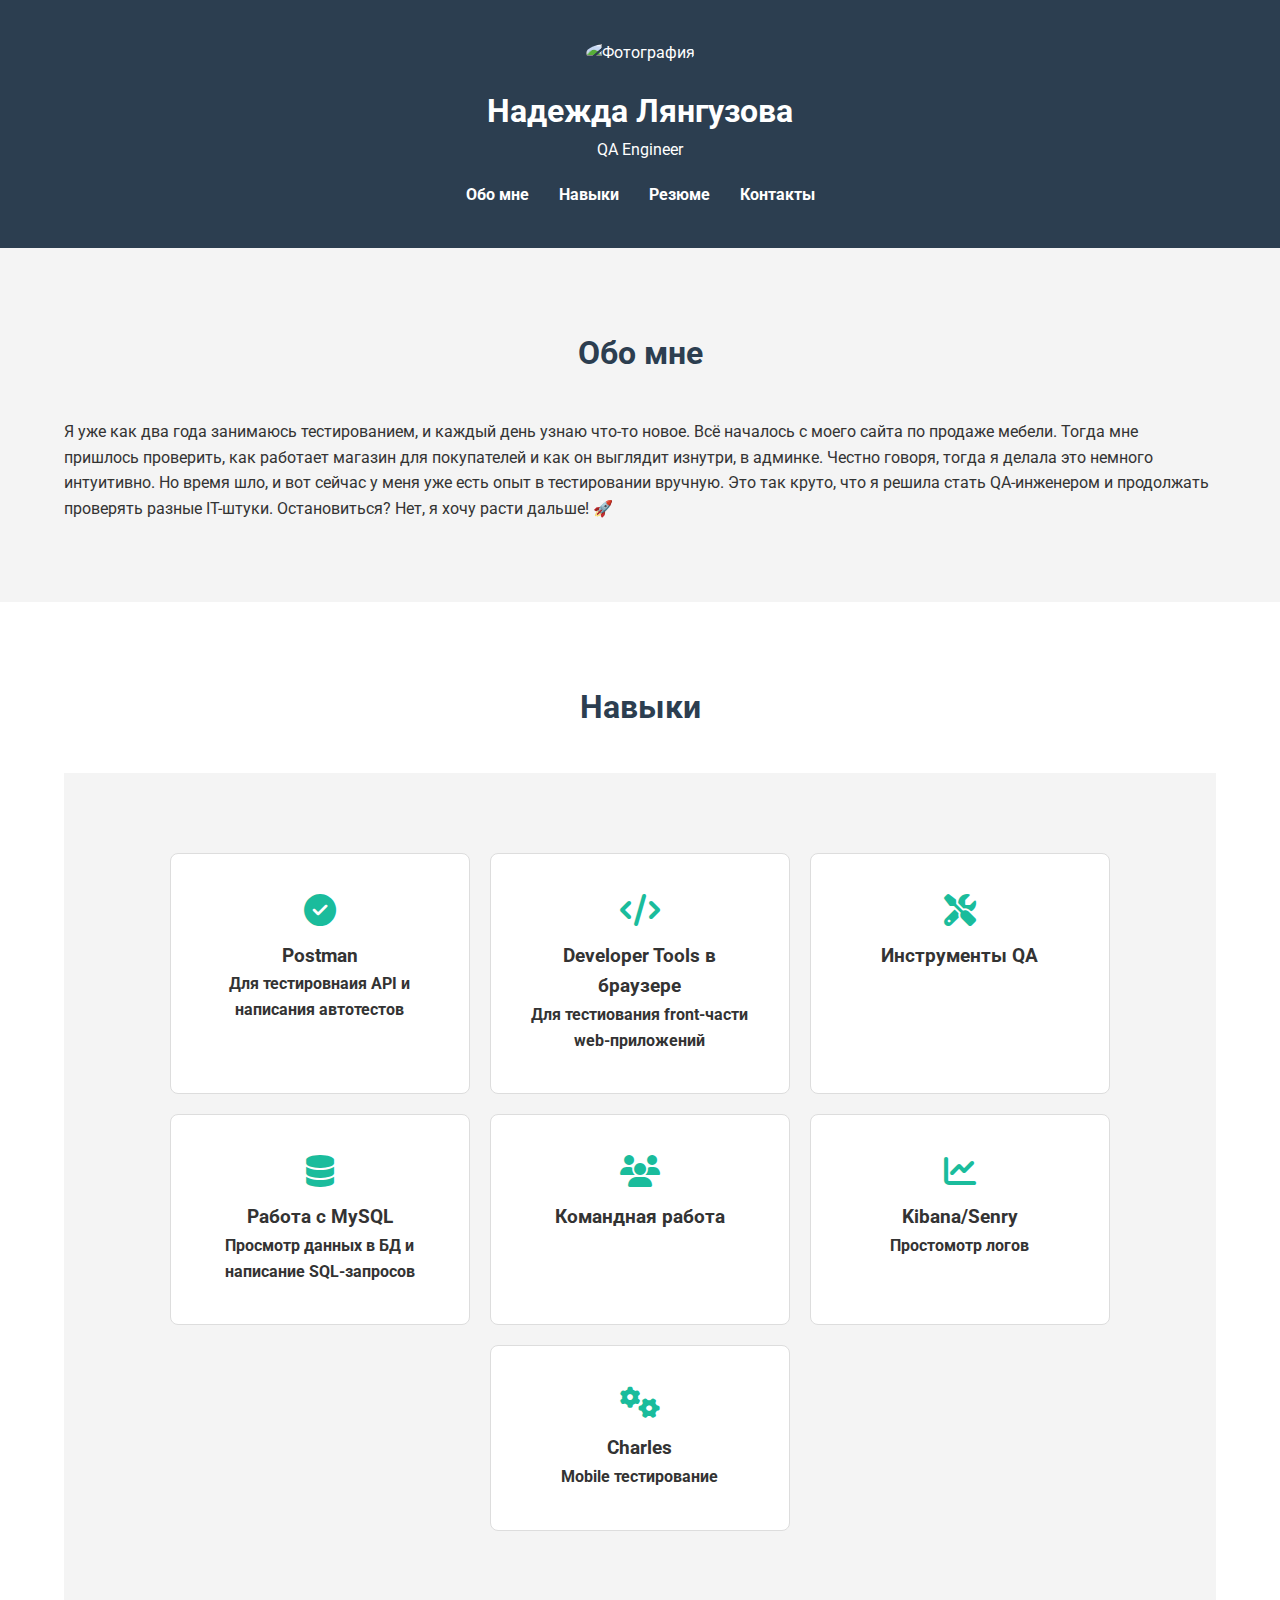
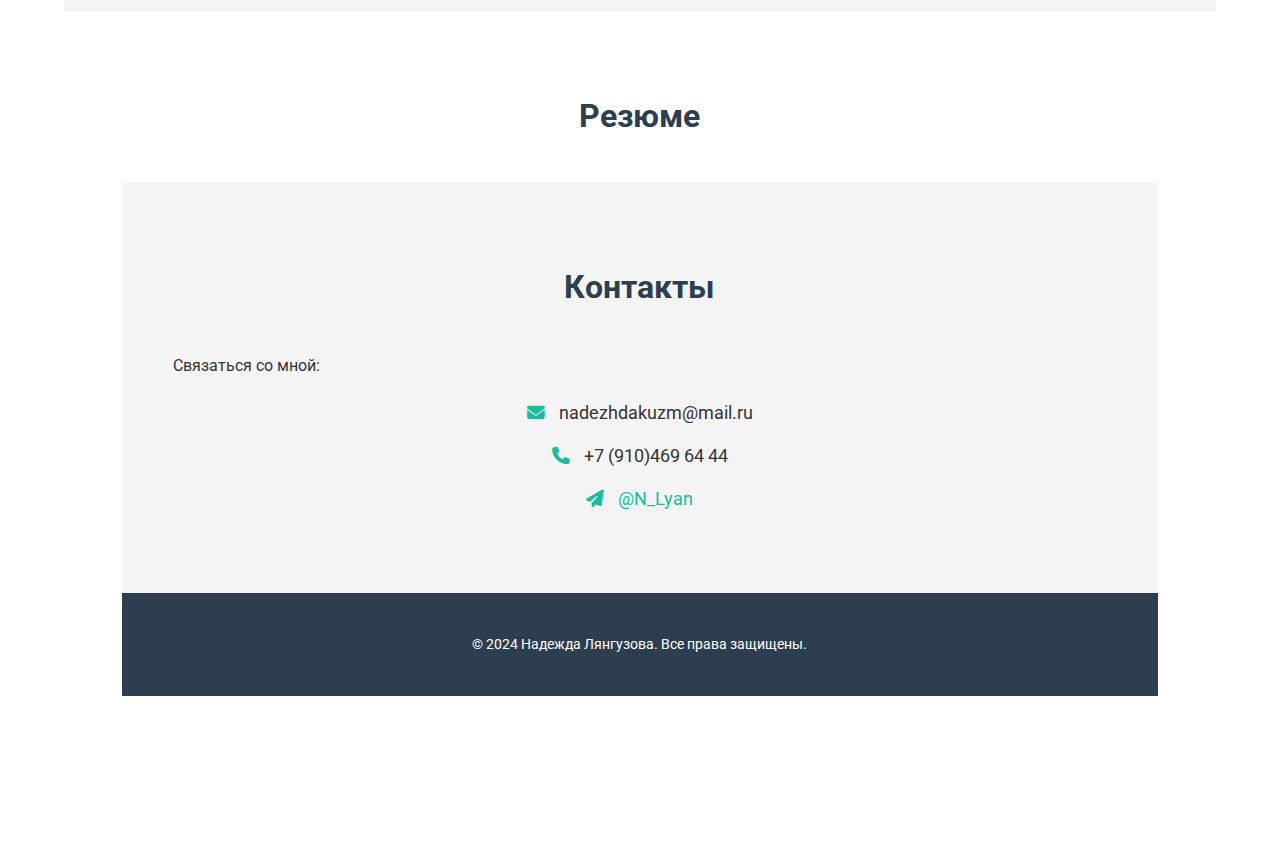
==== index.html.html @ 3af7cc45 "Сайт-визитка" ====
<!DOCTYPE html>
<html lang="ru">
<head>
    <meta charset="UTF-8">
    <meta name="viewport" content="width=device-width, initial-scale=1.0">
    <title>Визитка Тестировщика</title>
    <link rel="stylesheet" href="styles.css">
    <!-- Подключение шрифта Google Fonts -->
    <link href="https://fonts.googleapis.com/css2?family=Roboto:wght@400;700&display=swap" rel="stylesheet">
    <!-- Подключение иконок Font Awesome -->
    <link rel="stylesheet" href="https://cdnjs.cloudflare.com/ajax/libs/font-awesome/6.4.0/css/all.min.css">
    <link href="https://chekhov.hh.ru/applicant/resumes/view?resume=fdc2f122ff0835684b0039ed1f376a3873775a" rel="stylesheet">
</head>
<body>
    <header>
        <div class="container">
            <div class="profile">
                <img src="IMG_001.png.png" alt="Фотография" class="profile-pic">
                <h1>Надежда Лянгузова</h1>
                <p>QA Engineer</p>
            </div>
            <nav>
                <ul>
                    <li><a href="#about">Обо мне</a></li>
                    <li><a href="#skills">Навыки</a></li>
                    <li><a href="https://chekhov.hh.ru/applicant/resumes/view?resume=fdc2f122ff0835684b0039ed1f376a3873775a">Резюме</a></li>
                    <li><a href="#contact">Контакты</a></li>
                </ul>
            </nav>
        </div>
    </header>

    <section id="about">
        <div class="container">
            <h2>Обо мне</h2>
            <p>Я уже как два года занимаюсь тестированием, и каждый день узнаю что-то новое. Всё началось с моего сайта по продаже мебели. Тогда мне пришлось проверить, как работает магазин для покупателей и как он выглядит изнутри, в админке. Честно говоря, тогда я делала это немного интуитивно. Но время шло, и вот сейчас у меня уже есть опыт в тестировании вручную. Это так круто, что я решила стать QA-инженером и продолжать проверять разные IT-штуки. Остановиться? Нет, я хочу расти дальше! 🚀</p>
        </div>
    </section>

    <section id="skills">
        <div class="container">
            <h2>Навыки</h2>
                 <section id="skills">
        <div class="container">
                        <div class="skills-grid">
                <div class="skill">
                    <i class="fas fa-check-circle"></i>
                    <h3>Postman</h3>
                   <h4>Для тестировнаия API и написания автотестов</h4> 
                </div>
                <div class="skill">
                    <i class="fas fa-code"></i>
                    <h3>Developer Tools в браузере</h3>
                    <h4>Для тестиования front-части web-приложений</h4>
                </div>
                <div class="skill">
                    <i class="fas fa-tools"></i>
                    <h3>Инструменты QA</h3>
                </div>
                <div class="skill">
                    <i class="fas fa-database"></i>
                    <h3>Работа с MySQL</h3>
                    <h4>Просмотр данных в БД и написание SQL-запросов</h4>
                </div>
                <div class="skill">
                    <i class="fas fa-users"></i>
                    <h3>Командная работа</h3>
                </div>
                <div class="skill">
                    <i class="fas fa-chart-line"></i>
                    <h3>Kibana/Senry</h3>
                    <h4>Простомотр логов</h4>
                </div>
                <div class="skill">
                    <i class="fas fa-cogs"></i>
                    <h3>Charles</h3>
                    <h4>Mobile тестирование</h4>
                </div>
            </div>
        </div>
    </section>
    <section id="certificate">
        <div class="container">
            <h2>Резюме</h2>

    <section id="contact">
        <div class="container">
            <h2>Контакты</h2>
            <p>Связаться со мной:</p>
            <ul class="contact-list">
                <li><i class="fas fa-envelope"></i> nadezhdakuzm@mail.ru</li>
                <li><i class="fas fa-phone"></i> +7 (910)469 64 44</li>
                 <li><i class="fas fa-paper-plane"></i> <a href="http://t.me/Nadezhda_Lyanguzova">@N_Lyan</a></li>  
                </ul>
        </div>
    </section>

    <footer>
        <div class="container">
            <p>&copy; 2024 Надежда Лянгузова. Все права защищены.</p>
        </div>
    </footer>
</body>
</html>
---- styles.css ----
/* Общие стили */
* {
    margin: 0;
    padding: 0;
    box-sizing: border-box;
}

body {
    font-family: 'Roboto', sans-serif;
    line-height: 1.6;
    color: #333;
}

.container {
    width: 90%;
    max-width: 1200px;
    margin: auto;
    padding: 20px 0;
}

/* Хедер */
header {
    background-color: #2c3e50;
    color: #fff;
    padding: 20px 0;
    text-align: center;
}

.profile-pic {
    width: 250px;
    height: 250px;
    border-radius: 50%;
    object-fit: cover;
    margin-bottom: 20px;
}

nav ul {
    list-style: none;
    display: flex;
    justify-content: center;
    margin-top: 20px;
}

nav ul li {
    margin: 0 15px;
}

nav ul li a {
    color: #fff;
    text-decoration: none;
    font-weight: bold;
    transition: color 0.3s;
}

nav ul li a:hover {
    color: #1abc9c;
}

/* Секции */
section {
    padding: 60px 0;
}

section:nth-child(even) {
    background-color: #f4f4f4;
}

h2 {
    text-align: center;
    margin-bottom: 40px;
    font-size: 2em;
    color: #2c3e50;
}

.about p,
.contact p {
    text-align: center;
    max-width: 800px;
    margin: auto;
    font-size: 1.1em;
}

/* Навыки */
.skills-grid {
    display: flex;
    flex-wrap: wrap;
    justify-content: center;
    gap: 20px;
}

.skill {
    background-color: #fff;
    border: 1px solid #ddd;
    border-radius: 8px;
    padding: 40px;
    width: 300px;
    text-align: center;
    transition: transform 0.3s, box-shadow 0.3s;
}

.skill:hover {
    transform: translateY(-10px);
    box-shadow: 0 4px 20px rgba(0,0,0,0.1);
}

.skill i {
    font-size: 2em;
    color: #1abc9c;
    margin-bottom: 15px;
}

.skill h3 {
    font-size: 1.2em;
    color: #333;
}

/* Контакты */
.contact-list {
    list-style: none;
    display: flex;
    flex-direction: column;
    align-items: center;
    gap: 15px;
    margin-top: 20px;
}

.contact-list li {
    font-size: 1.1em;
}

.contact-list i {
    margin-right: 10px;
    color: #1abc9c;
}

.contact-list a {
    color: #1abc9c;
    text-decoration: none;
    transition: color 0.3s;
}

.contact-list a:hover {
    color: #16a085;
}

/* Футер */
footer {
    background-color: #2c3e50;
    color: #fff;
    text-align: center;
    padding: 20px 0;
    font-size: 0.9em;
}

/* Адаптивность */
@media (max-width: 768px) {
    nav ul {
        flex-direction: column;
    }

    nav ul li {
        margin: 10px 0;
    }

    .skills-grid {
        flex-direction: column;
        align-items: center;
    }
}
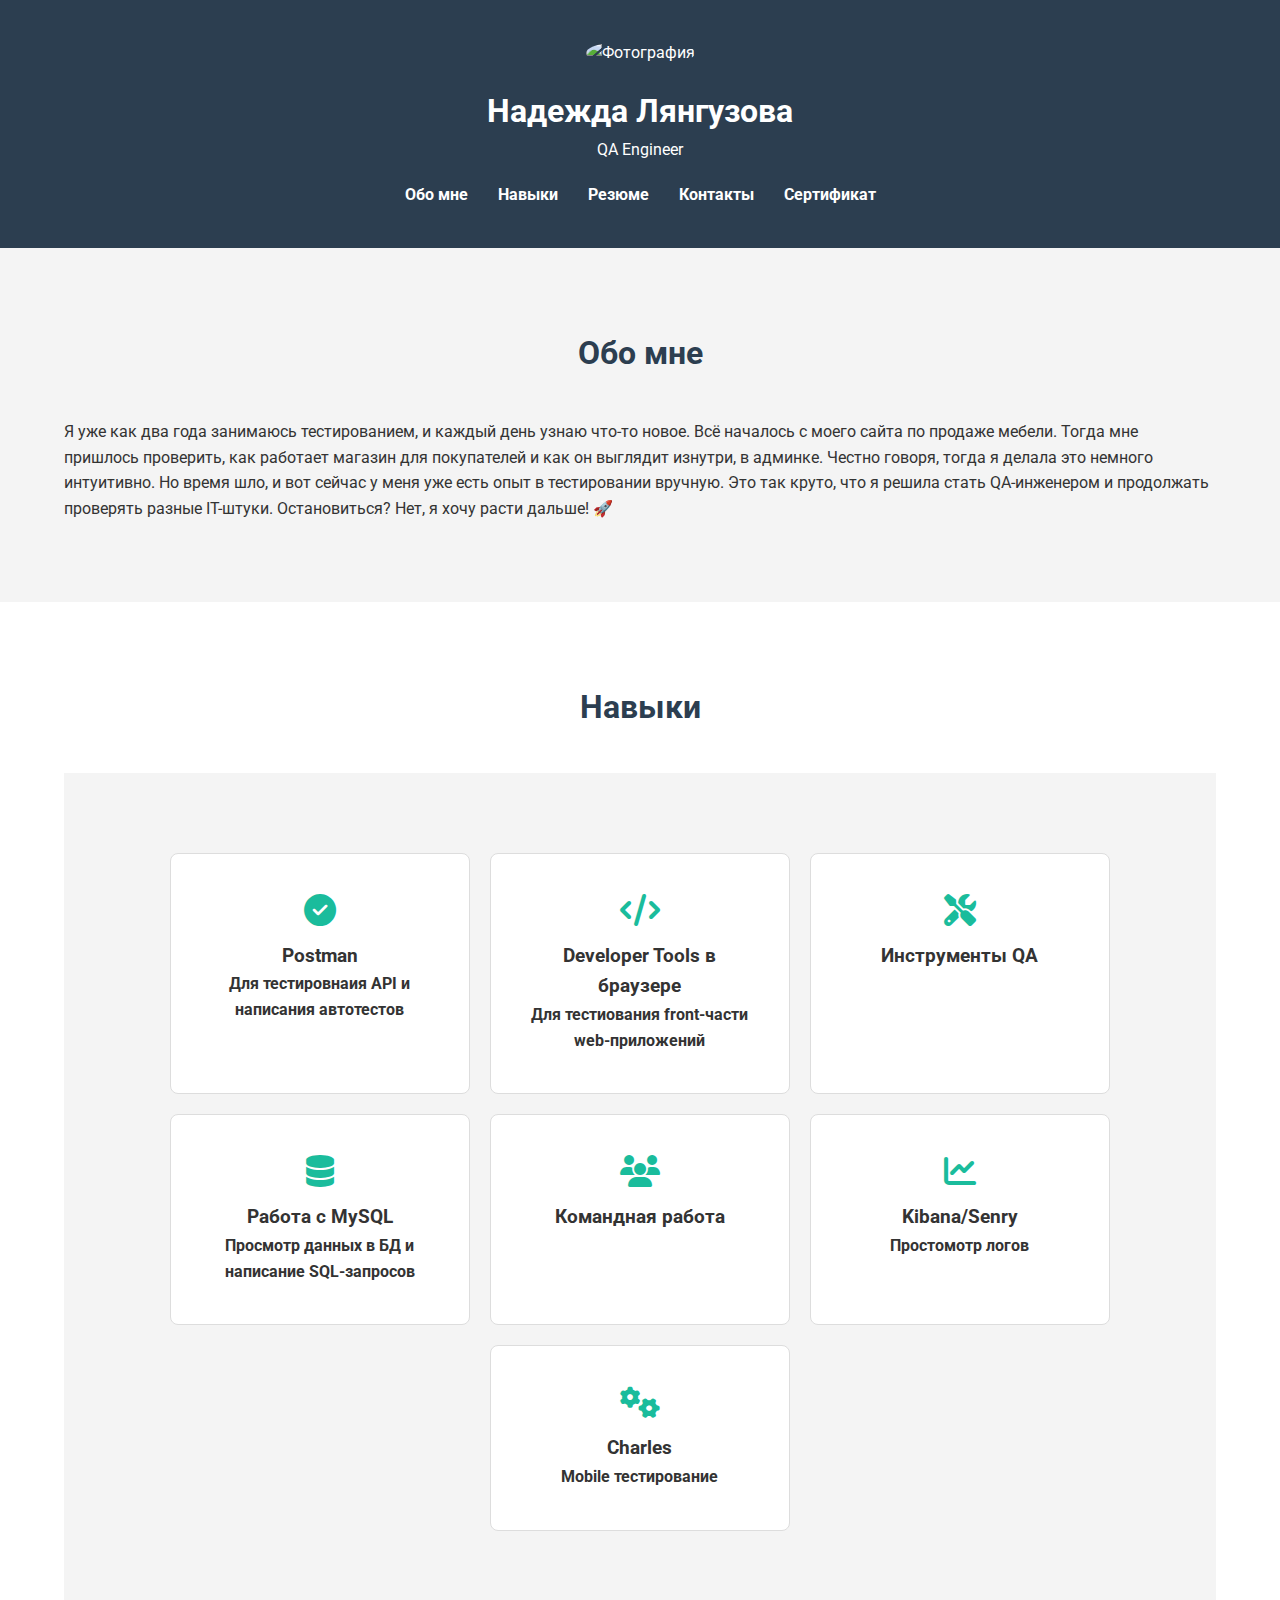
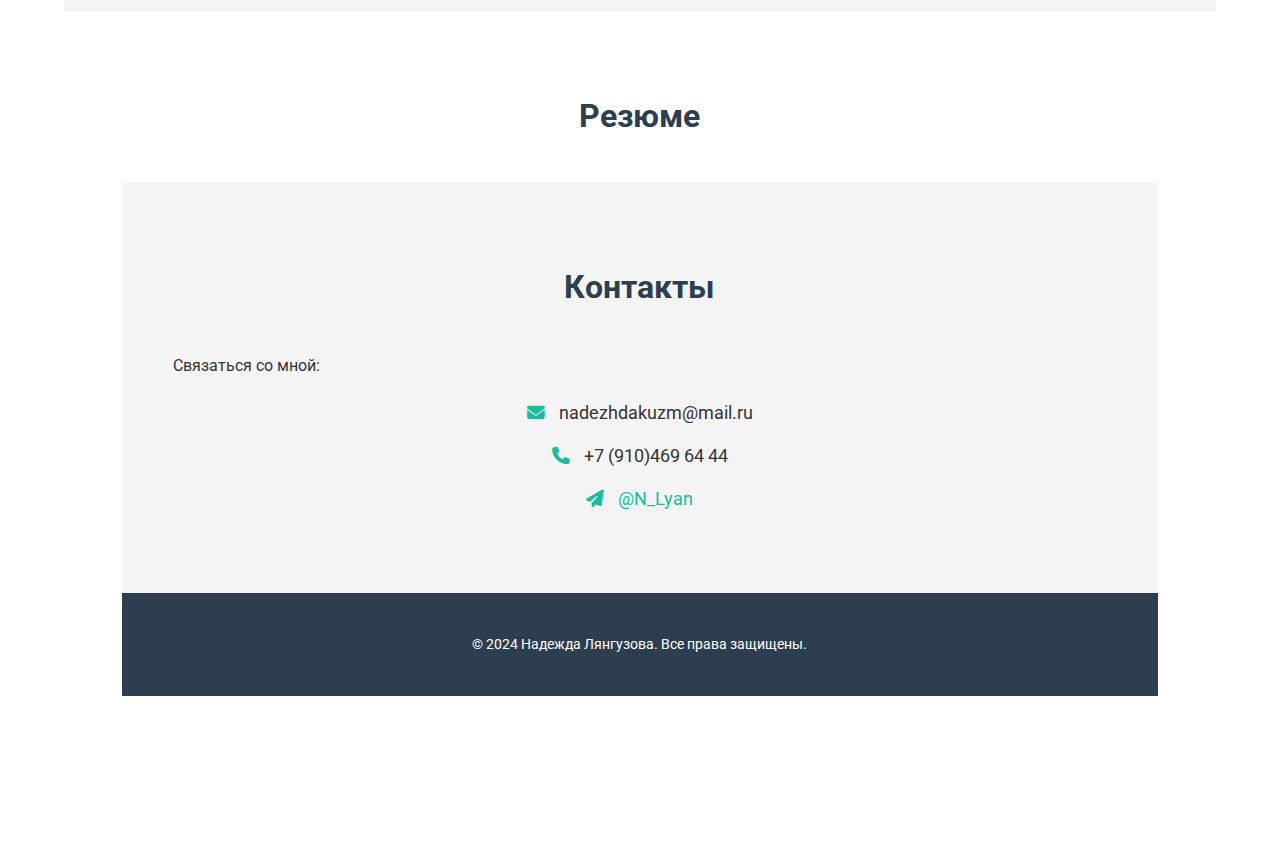
==== commit 1248af10: "Добавила сертификат" ====
--- a/index.html.html
+++ b/index.html.html
@@ -25,6 +25,7 @@
                     <li><a href="#skills">Навыки</a></li>
                     <li><a href="https://chekhov.hh.ru/applicant/resumes/view?resume=fdc2f122ff0835684b0039ed1f376a3873775a">Резюме</a></li>
                     <li><a href="#contact">Контакты</a></li>
+                    <li><a href="#certificate">Сертификат</a></li>
                 </ul>
             </nav>
         </div>
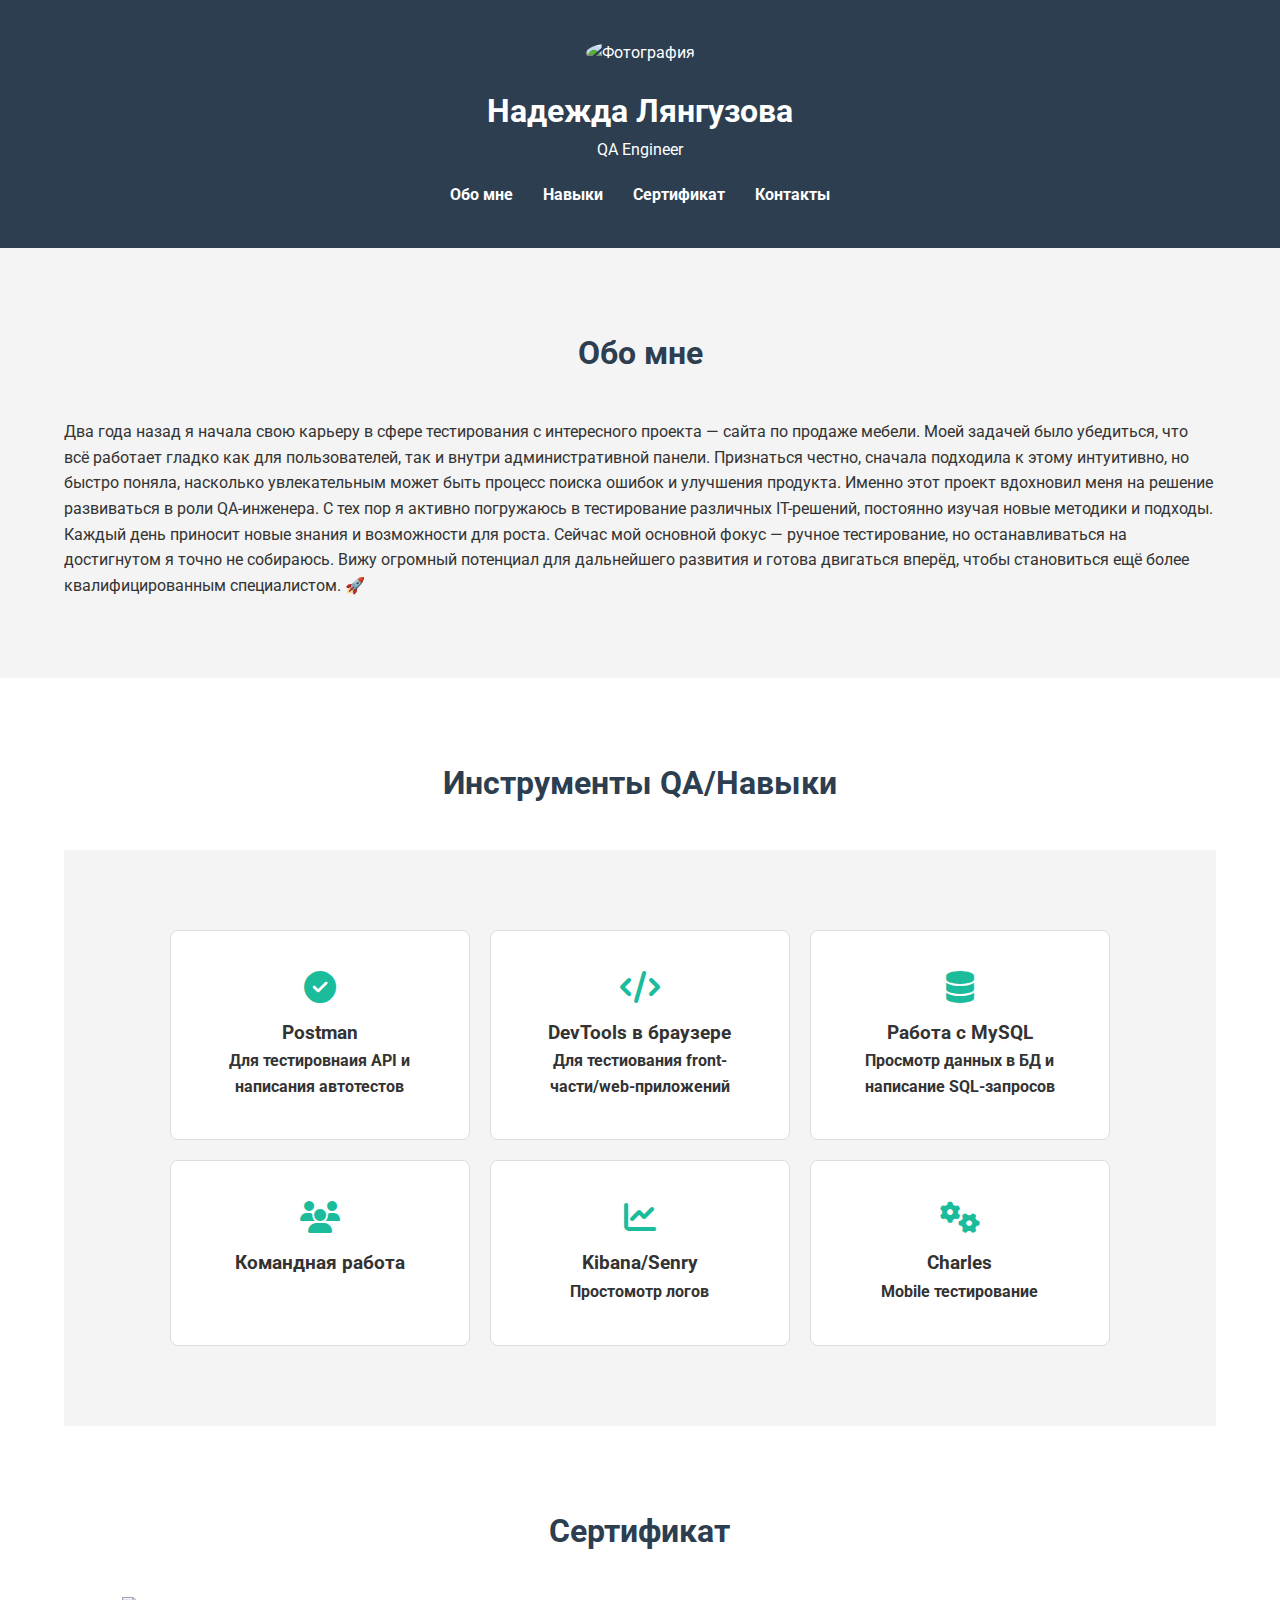
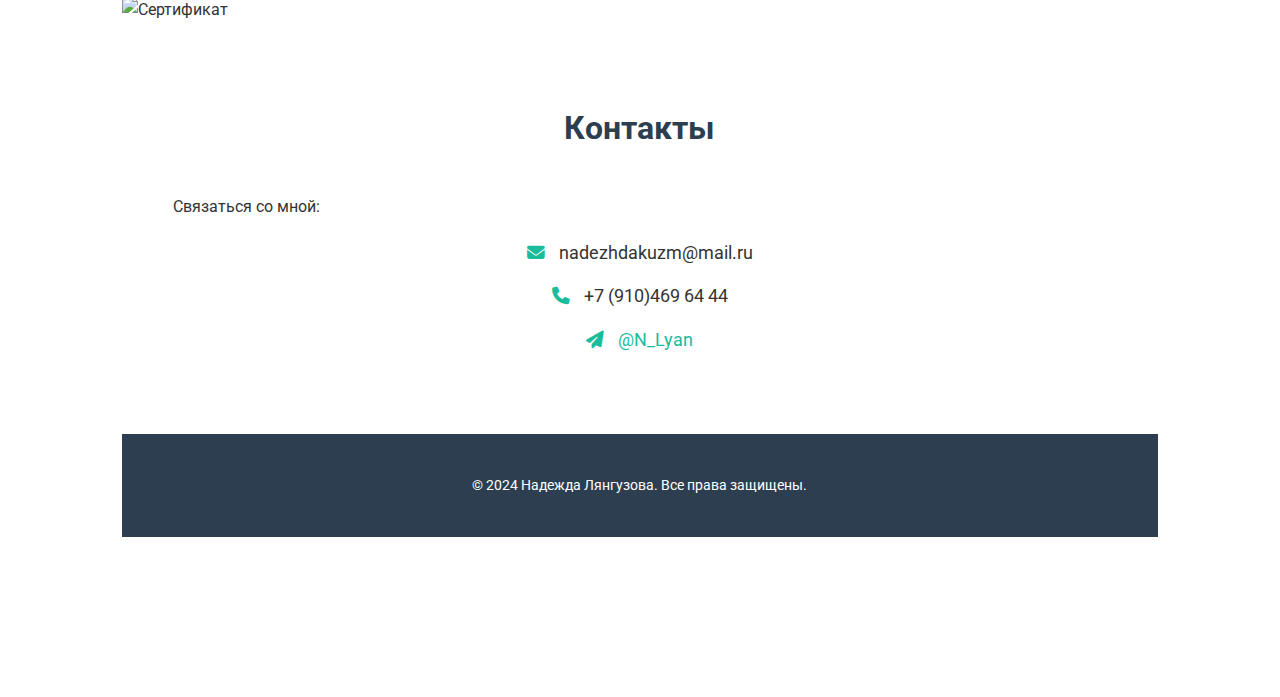
==== commit e2a00abf: "Update index.html.html" ====
--- a/index.html.html
+++ b/index.html.html
@@ -23,9 +23,8 @@
                 <ul>
                     <li><a href="#about">Обо мне</a></li>
                     <li><a href="#skills">Навыки</a></li>
-                    <li><a href="https://chekhov.hh.ru/applicant/resumes/view?resume=fdc2f122ff0835684b0039ed1f376a3873775a">Резюме</a></li>
+                    <li><a href="#certificate">Сертификат</a></li>
                     <li><a href="#contact">Контакты</a></li>
-                    <li><a href="#certificate">Сертификат</a></li>
                 </ul>
             </nav>
         </div>
@@ -34,13 +33,14 @@
     <section id="about">
         <div class="container">
             <h2>Обо мне</h2>
-            <p>Я уже как два года занимаюсь тестированием, и каждый день узнаю что-то новое. Всё началось с моего сайта по продаже мебели. Тогда мне пришлось проверить, как работает магазин для покупателей и как он выглядит изнутри, в админке. Честно говоря, тогда я делала это немного интуитивно. Но время шло, и вот сейчас у меня уже есть опыт в тестировании вручную. Это так круто, что я решила стать QA-инженером и продолжать проверять разные IT-штуки. Остановиться? Нет, я хочу расти дальше! 🚀</p>
+            <p>Два года назад я начала свою карьеру в сфере тестирования с интересного проекта — сайта по продаже мебели. Моей задачей было убедиться, что всё работает гладко как для пользователей, так и внутри административной панели. Признаться честно, сначала подходила к этому интуитивно, но быстро поняла, насколько увлекательным может быть процесс поиска ошибок и улучшения продукта. 
+            Именно этот проект вдохновил меня на решение развиваться в роли QA-инженера. С тех пор я активно погружаюсь в тестирование различных IT-решений, постоянно изучая новые методики и подходы. Каждый день приносит новые знания и возможности для роста. Сейчас мой основной фокус — ручное тестирование, но останавливаться на достигнутом я точно не собираюсь. Вижу огромный потенциал для дальнейшего развития и готова двигаться вперёд, чтобы становиться ещё более квалифицированным специалистом. 🚀</p>
         </div>
     </section>
 
     <section id="skills">
         <div class="container">
-            <h2>Навыки</h2>
+            <h2>Инструменты QA/Навыки</h2>
                  <section id="skills">
         <div class="container">
                         <div class="skills-grid">
@@ -51,12 +51,8 @@
                 </div>
                 <div class="skill">
                     <i class="fas fa-code"></i>
-                    <h3>Developer Tools в браузере</h3>
-                    <h4>Для тестиования front-части web-приложений</h4>
-                </div>
-                <div class="skill">
-                    <i class="fas fa-tools"></i>
-                    <h3>Инструменты QA</h3>
+                    <h3>DevTools в браузере</h3>
+                    <h4>Для тестиования front-части/web-приложений</h4>
                 </div>
                 <div class="skill">
                     <i class="fas fa-database"></i>
@@ -82,7 +78,8 @@
     </section>
     <section id="certificate">
         <div class="container">
-            <h2>Резюме</h2>
+            <h2>Сертификат</h2>
+            <img src="photo_002.png.jpg" alt="Сертификат" class="skill-sertificat"> 
 
     <section id="contact">
         <div class="container">
@@ -102,4 +99,4 @@
         </div>
     </footer>
 </body>
-</html>+</html>
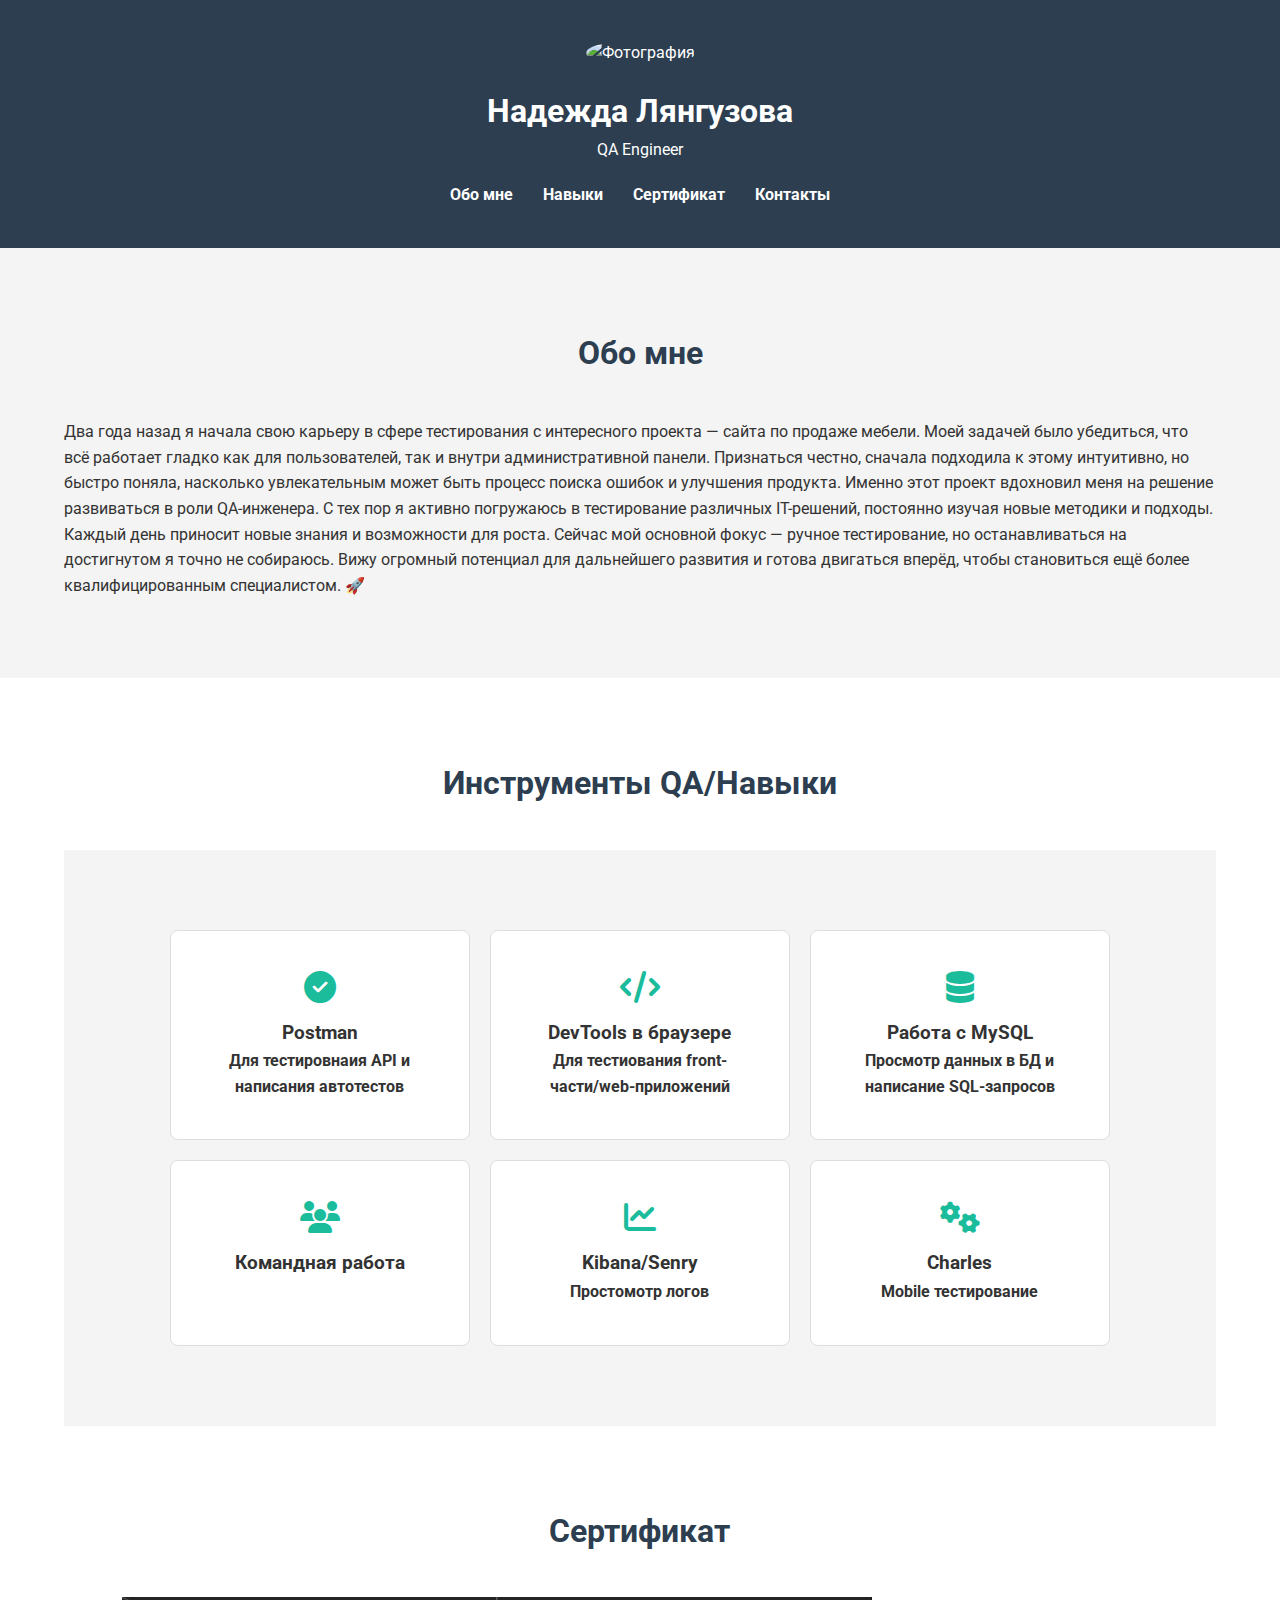
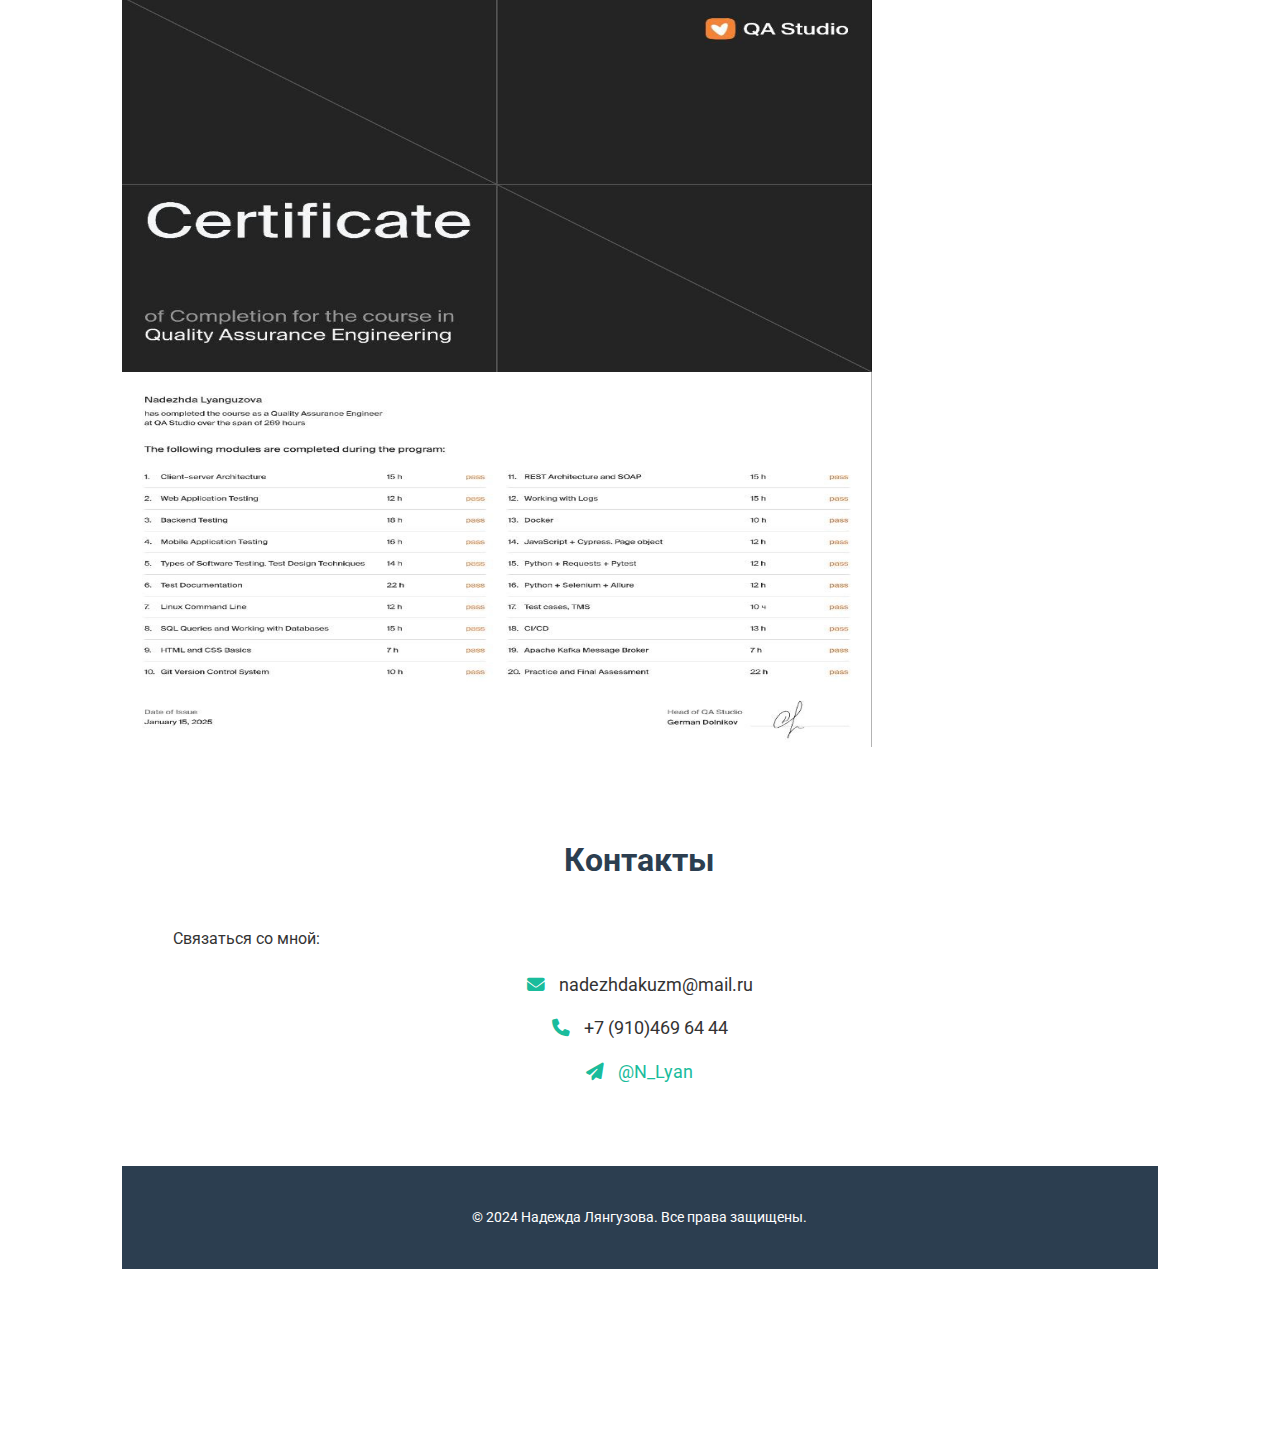
==== commit 03d7cca5: "Add files via upload" ====
--- a/index.html.html
+++ b/index.html.html
@@ -99,4 +99,4 @@
         </div>
     </footer>
 </body>
-</html>
+</html>--- a/styles.css
+++ b/styles.css
@@ -17,6 +17,7 @@
     margin: auto;
     padding: 20px 0;
 }
+
 
 /* Хедер */
 header {
@@ -109,6 +110,12 @@
     margin-bottom: 15px;
 }
 
+.skill-sertificat {
+    width: 750px;
+    height: 750px;
+    color: #1abc9c;
+    text-align: center;
+}
 .skill h3 {
     font-size: 1.2em;
     color: #333;
@@ -167,3 +174,4 @@
         align-items: center;
     }
 }
+
